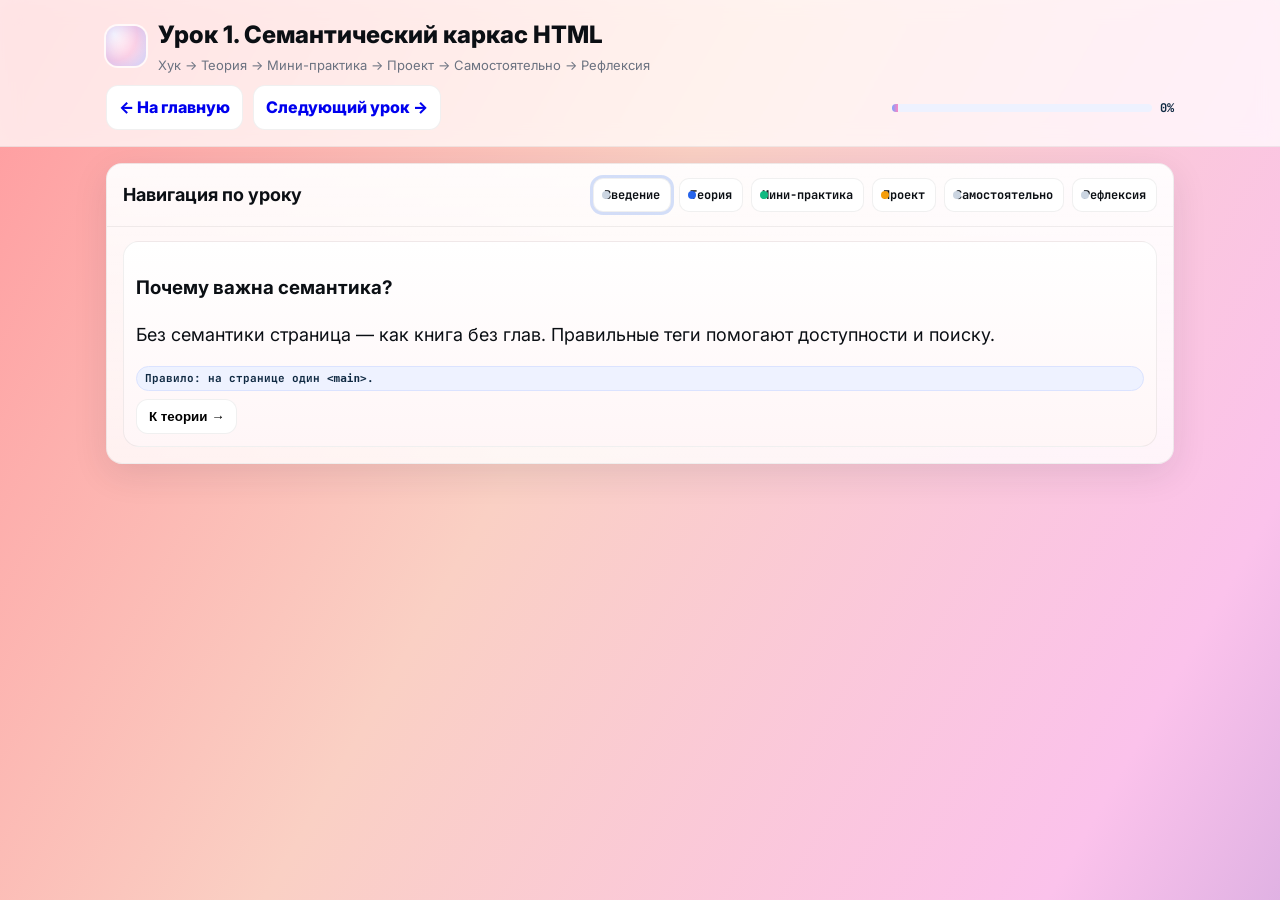
==== lesson-1.html @ 67bb2281 "First commit Main page and 3 lessons added" ====
<!DOCTYPE html>
<html lang="ru">
<head>
<meta charset="utf-8" />
<meta name="viewport" content="width=device-width,initial-scale=1" />
<title>Мини-курс — Урок 1. Семантический каркас HTML</title>

<link rel="preconnect" href="https://fonts.googleapis.com" />
<link rel="preconnect" href="https://fonts.gstatic.com" crossorigin />
<link href="https://fonts.googleapis.com/css2?family=Inter:wght@400;600;800&family=JetBrains+Mono:wght@400;600;800&display=swap" rel="stylesheet" />

<style>
  :root{
    --sans:Inter, system-ui, -apple-system, Segoe UI, Roboto, Arial, sans-serif;
    --mono:"JetBrains Mono", ui-monospace, SFMono-Regular, Menlo, Consolas, monospace;
    --ink:#0b0f14; --muted:#6b7280; --card:#fff;
    --blue:#2563eb; --green:#10b981; --orange:#f59e0b;
    --ring:rgba(37,99,235,.20); --shadow:0 10px 35px rgba(30,30,60,.10);
    --radius:16px; --wrap:1100px;
    --font-size:16px; --spacing:16px;
  }
  body{ margin:0; color:var(--ink); font:var(--font-size)/1.55 var(--sans);
    background:linear-gradient(120deg,#ff9a9e 0%,#fad0c4 25%,#fbc2eb 50%,#a18cd1 75%,#f6d365 100%);
    background-size:200% 200%; animation:gradientWalk 18s ease infinite;
  }
  @keyframes gradientWalk{
    0%{background-position:0% 50%} 50%{background-position:100% 50%} 100%{background-position:0% 50%}
  }
  *{box-sizing:border-box}
  html{scroll-behavior:smooth}

  .wrap{max-width:var(--wrap); margin:0 auto; padding:var(--spacing)}
  header{
    position:sticky; top:0; z-index:20;
    backdrop-filter:saturate(150%) blur(10px);
    background:rgba(255,255,255,.75);
    border-bottom:1px solid rgba(0,0,0,.06);
  }
  .brand{display:flex; align-items:center; gap:12px; flex-wrap:wrap}
  .logo{width:40px; height:40px; border-radius:12px;
    background:radial-gradient(120% 140% at 20% 20%, #fff 0%, #ffd4e6 48%, #e8f0ff 92%);
    box-shadow:0 0 0 2px rgba(255,255,255,.75), inset 0 0 18px rgba(99,102,241,.25);
  }
  h1{margin:0; font-size:24px; font-weight:800}
  .subtitle{color:var(--muted); font-size:13px; margin-top:2px}

  .topbar{display:flex; gap:10px; align-items:center; justify-content:space-between; margin-top:10px}
  .btn{
    display:inline-flex; align-items:center; gap:8px; padding:9px 12px;
    border-radius:12px; border:1px solid rgba(0,0,0,.06); background:#fff; font-weight:800; cursor:pointer;
  }
  .btn[aria-pressed="true"]{box-shadow:0 0 0 3px var(--ring)}
  .btn.primary{background:linear-gradient(180deg,#fff,#f8fbff)}

  .progress{display:flex; align-items:center; gap:8px}
  .progress .bar{width:min(42vw,260px); height:8px; background:#eef2ff; border-radius:999px; overflow:hidden}
  .progress .bar i{display:block; height:100%; width:0%; background:linear-gradient(90deg,#7aa2ff,#ff86c2)}
  .progress .txt{font:700 12px var(--mono); color:#102a43}

  .card{
    background:linear-gradient(180deg, rgba(255,255,255,.94), rgba(255,255,255,.82));
    border:1px solid rgba(0,0,0,.06);
    border-radius:var(--radius); box-shadow:var(--shadow);
    margin-bottom:var(--spacing);
  }
  .card .hd{display:flex; align-items:center; justify-content:space-between; padding:14px 16px; border-bottom:1px solid rgba(0,0,0,.06)}
  .card .hd h2{margin:0; font-size:18px}
  .content{padding:14px 16px 16px}

  .lesson-progress{display:flex; flex-wrap:wrap; gap:8px}
  .lesson-progress .step{
    --c:#cbd5e1;
    padding:8px 10px; border-radius:10px; font:700 12px var(--mono);
    border:1px solid rgba(0,0,0,.06); background:#fff; color:#0b0f14; position:relative; cursor:pointer;
  }
  .lesson-progress .step[data-step="theory"]{--c:var(--blue)}
  .lesson-progress .step[data-step="practice"]{--c:var(--green)}
  .lesson-progress .step[data-step="project"]{--c:var(--orange)}
  .lesson-progress .step::before{
    content:""; width:8px; height:8px; border-radius:999px; background:var(--c);
    position:absolute; left:8px; top:50%; transform:translateY(-50%);
  }
  .lesson-progress .step.active{outline:3px solid var(--ring)}
  .screen{display:none}
  .screen.active{display:block; animation:fade .22s ease}
  @keyframes fade{from{opacity:0; transform:translateY(6px)} to{opacity:1; transform:none}}
  .badge{font:700 11px/1 var(--mono); padding:6px 8px; border-radius:999px; background:#eef2ff; border:1px solid #dbe3ff; color:#102a43}
  .pill{padding:6px 10px; border-radius:999px; background:#f6f9ff; border:1px solid rgba(0,0,0,.06); font:600 12px/1 var(--mono)}
  .task-surface{background:linear-gradient(180deg,#fff,#fff6f7); border:1px solid rgba(0,0,0,.06); border-radius:16px; padding:12px}
  .editor{display:grid; gap:12px}
  textarea{
    width:100%; min-height:300px; resize:vertical;
    padding:12px 14px; font:600 14px/1.5 var(--mono); border:1px solid #e5e7eb; border-radius:12px; outline:none;
  }
  .runner{ background:#fff; border:1px solid #e5e7eb; border-radius:12px; padding:10px;}
  .runner iframe{ width:100%; min-height:380px; border:1px solid #e5e7eb; border-radius:12px; background:#fff; }

  .toolbar{display:flex; gap:8px; flex-wrap:wrap; align-items:center}
  .practice{display:grid; gap:10px; grid-template-columns:1fr; margin:12px 0}
  .practice .q{font-weight:800}
  .practice .a{display:flex; gap:8px; flex-wrap:wrap}
  .practice input{font:600 14px/1.3 var(--mono); padding:8px 10px; border:1px solid #e5e7eb; border-radius:10px; width:min(320px, 100%)}
  .ok{color:#0a7d25; font-weight:800}
  .err{color:#a11616; font-weight:800}
  .locked{opacity:.6; pointer-events:none}
  .hint-box{display:none; margin-top:8px; padding:10px 12px; border-radius:10px; border:1px solid #cde3ff; background:#eef6ff; color:#0b3a7a; font-weight:700}
  .hint-box.show{display:block}
  .lead{font-size:18px}

  .navlinks{display:flex; gap:10px; align-items:center; flex-wrap:wrap}
  .navlinks a{ text-decoration:none; font-weight:800; }

  #toTop{
    position:fixed; right:16px; bottom:16px; z-index:50;
    padding:12px 14px; border-radius:999px; border:1px solid rgba(0,0,0,.06);
    background:#ffffff; font:800 14px var(--sans); cursor:pointer;
    box-shadow:0 10px 30px rgba(0,0,0,.2);
    opacity:0; pointer-events:none; transition:opacity .2s, transform .2s;
  }
  #toTop.show{ opacity:1; pointer-events:auto }
  #toTop:hover{ transform:translateY(-2px) }

  .sr-only{position:absolute; width:1px; height:1px; padding:0; margin:-1px; overflow:hidden; clip:rect(0,0,0,0); white-space:nowrap; border:0;}
  @media(prefers-reduced-motion:reduce){ *{animation:none !重要; transition:none !重要} }
</style>
</head>

<body>
<header>
  <div class="wrap">
    <div class="brand" role="banner">
      <div class="logo" aria-hidden="true"></div>
      <div>
        <h1>Урок 1. Семантический каркас HTML</h1>
        <div class="subtitle">Хук → Теория → Мини-практика → Проект → Самостоятельно → Рефлексия</div>
      </div>
    </div>

    <div class="topbar" role="region" aria-label="Навигация и прогресс">
      <nav class="navlinks" aria-label="Переходы">
        <a class="btn" href="index.html">← На главную</a>
        <a class="btn" href="lesson-2.html" title="Следующий урок">Следующий урок →</a>
      </nav>
      <div class="progress" id="progress" aria-live="polite">
        <div class="bar" aria-label="Прогресс курса"><i id="progressBar"></i></div>
        <span id="progressText" class="txt">0%</span>
      </div>
    </div>
  </div>
</header>

<main class="wrap" id="app" tabindex="-1">
  <article class="card" aria-label="Урок 1 — Семантика и каркас">
    <div class="hd">
      <h2>Навигация по уроку</h2>
      <nav class="lesson-progress" aria-label="Шаги урока">
        <div class="step active" data-step="hook"       data-target="screen-hook">Введение</div>
        <div class="step"         data-step="theory"     data-target="screen-theory">Теория</div>
        <div class="step"         data-step="practice"   data-target="screen-practice">Мини-практика</div>
        <div class="step"         data-step="project"    data-target="screen-project">Проект</div>
        <div class="step"         data-step="independent"data-target="screen-independent">Самостоятельно</div>
        <div class="step"         data-step="reflection" data-target="screen-reflection">Рефлексия</div>
      </nav>
    </div>

    <!-- Хук -->
    <section id="screen-hook" class="screen active" role="region" aria-label="Введение">
      <div class="content">
        <div class="task-surface">
          <h3>Почему важна семантика?</h3>
          <p class="lead">Без семантики страница — как книга без глав. Правильные теги помогают доступности и поиску.</p>
          <div class="badge">Правило: на странице один <code>&lt;main&gt;</code>.</div>
          <div class="toolbar" style="margin-top:8px">
            <button class="btn" data-next="theory" type="button">К теории →</button>
          </div>
        </div>
      </div>
    </section>

    <!-- Теория -->
    <section id="screen-theory" class="screen" role="region" aria-label="Теория">
      <div class="content">
        <div class="task-surface" id="theoryScrollBox-1" style="max-height:38vh; overflow:auto" tabindex="0" aria-describedby="theoryEnd">
          <h3 style="color:var(--blue)">Памятка</h3>
          <ul class="mono" style="font-weight:600">
            <li><code>&lt;header&gt;</code> — шапка (логотип, навигация)</li>
            <li><code>&lt;main&gt;</code> — основной контент (один на страницу)</li>
            <li><code>&lt;section&gt;</code> — смысловой блок с заголовком</li>
            <li><code>&lt;article&gt;</code> — самостоятельная единица</li>
            <li><code>&lt;footer&gt;</code> — подвал</li>
            <li>Иерархия: <code>h1</code> → <code>h2</code> → <code>h3</code></li>
          </ul>

          <div class="editor" style="margin-top:12px">
            <div>
              <div class="toolbar"><b>Живой пример</b>
                <button class="btn" data-run="#l1Example" data-out="#l1Out" type="button">Запустить ▶</button>
              </div>
<textarea id="l1Example"><!DOCTYPE html>
<html lang="ru">
<head>
  <meta charset="utf-8"><meta name="viewport" content="width=device-width,initial-scale=1">
  <title>Скелет страницы</title>
  <style>
    body{margin:0;font:16px/1.5 system-ui,-apple-system,Segoe UI,Roboto,Arial;color:#111}
    header,footer{padding:12px 16px;background:#f6f8ff}
    main{padding:16px}
    article{border:1px solid #eee;border-radius:10px;padding:12px;background:#fff}
  </style>
</head>
<body>
  <header><strong>Мой сайт</strong></header>
  <main>
    <h1>Привет, мир!</h1>
    <section>
      <h2>Немного обо мне</h2>
      <article>
        <h3>Карточка</h3>
        <p>Семантика делает структуру понятной.</p>
      </article>
    </section>
  </main>
  <footer>© 2025</footer>
</body>
</html></textarea>
            </div>
            <div class="runner">
              <iframe id="l1Out" title="Пример: Урок 1" sandbox="allow-scripts" loading="lazy"></iframe>
            </div>
          </div>

          <p id="theoryEnd" class="sr-only">Конец теории Урока 1.</p>
        </div>

        <div class="toolbar" style="margin-top:10px">
          <button class="btn" data-next="practice" type="button">К практике →</button>
          <span id="theoryStatus-1" class="badge" aria-live="polite">Доскролльте до конца, чтобы засчитать теорию</span>
        </div>
      </div>
    </section>

    <!-- Мини-практика -->
    <section id="screen-practice" class="screen" role="region" aria-label="Практика">
      <div class="content">
        <div class="task-surface">
          <h3 style="color:var(--green)">Мини-практика</h3>

          <div class="practice">
            <div class="q">Заполните тег заголовка первого уровня: <span class="mono">&lt;__&gt;Привет&lt;/__&gt;</span></div>
            <div class="a">
              <input id="l1-fill-1" type="text" placeholder="например: h1" aria-label="Введите тег заголовка первого уровня" />
              <button class="btn" id="l1-mini-1-btn" type="button">Проверить</button>
              <span id="l1-mini-1-status" aria-live="polite"></span>
            </div>
          </div>

          <div class="practice">
            <div class="q">Где должен быть основной контент?</div>
            <div class="a" role="group" aria-label="Выбор тега">
              <button class="btn" data-choice="section" data-group="l1q2" type="button">section</button>
              <button class="btn" data-choice="main" data-group="l1q2" type="button">main</button>
              <button class="btn" data-choice="div" data-group="l1q2" type="button">div</button>
              <span id="l1q2-status" aria-live="polite"></span>
            </div>
          </div>

          <div class="toolbar">
            <button class="btn locked" id="l1-next-to-project" data-next="project" type="button" disabled>К проекту урока 1 →</button>
            <span id="practiceStatus-1" class="badge" aria-live="polite">Выполните задания ↑</span>
          </div>
        </div>
      </div>
    </section>

    <!-- Проект -->
    <section id="screen-project" class="screen" role="region" aria-label="Проект">
      <div class="content">
        <div class="task-surface">
          <h3 style="color:var(--orange)">Проект: мини-визитка</h3>
          <ol>
            <li><code>&lt;h1&gt;</code> «Привет, мир!»</li>
            <li><code>&lt;nav&gt;</code> с 3 ссылками</li>
            <li><code>&lt;img alt="..."&gt;</code></li>
          </ol>
          <div class="toolbar">
            <button class="btn" data-reveal="t1" type="button">Подсказка</button>
            <button class="btn" data-apply="t1" type="button">Вставить подсказку в редактор</button>
            <button class="btn" data-reset-code="t1" type="button">Сбросить код редактора</button>
          </div>
          <div id="hintbox-t1" class="hint-box" aria-live="polite"></div>
        </div>

        <div class="editor" style="margin-top:12px">
          <div>
            <div class="toolbar">
              <b>Редактор решения</b>
              <button class="btn" data-run="#codeT1" data-out="#outT1" type="button">Запустить ▶</button>
              <button class="btn" data-check="t1" type="button">Проверить ✓</button>
              <span id="t1-status" aria-live="polite"></span>
            </div>
<textarea id="codeT1"><!DOCTYPE html>
<html lang="ru">
<head>
  <meta charset="utf-8">
  <meta name="viewport" content="width=device-width,initial-scale=1">
  <title>Визитка</title>
</head>
<body>
  <!-- INSERT:HEADER_NAV -->
  <main>
    <!-- INSERT:H1 -->
    <!-- INSERT:IMG -->
  </main>
  <footer>© 2025</footer>
</body>
</html></textarea>
          </div>
          <div class="runner">
            <iframe id="outT1" title="Проект 1 — визитка" sandbox="allow-scripts" loading="lazy"></iframe>
          </div>
        </div>

        <div class="task-surface" style="margin-top:12px">
          <b>Самостоятельно:</b> добавьте вторую секцию «Навыки» со списком и подписи ссылкам.
          <div class="toolbar" style="margin-top:8px">
            <button class="btn" type="button" data-next="independent">Готово — дальше →</button>
          </div>
        </div>
      </div>
    </section>

    <!-- Самостоятельно -->
    <section id="screen-independent" class="screen" role="region" aria-label="Самостоятельно">
      <div class="content">
        <div class="task-surface">
          <h3>Дополнительные идеи</h3>
          <ul>
            <li>Оберните картинку в <code>&lt;figure&gt;</code> + <code>&lt;figcaption&gt;</code>.</li>
            <li>Добавьте блок «Контакты» внизу.</li>
          </ul>
          <div class="toolbar" style="margin-top:8px">
            <button class="btn" data-next="reflection" type="button">К рефлексии →</button>
          </div>
        </div>
      </div>
    </section>

    <!-- Рефлексия -->
    <section id="screen-reflection" class="screen" role="region" aria-label="Рефлексия">
      <div class="content">
        <div class="task-surface">
          <h3>Рефлексия</h3>
          <p>Поставьте галочки и завершите урок.</p>
          <label><input type="checkbox" id="r1a"> Понимаю назначение семантических тегов</label><br/>
          <label><input type="checkbox" id="r1b"> Завершил(а) проект «Визитка»</label>
          <div class="toolbar" style="margin-top:8px">
            <button class="btn locked" id="btnFinishL1" type="button" disabled>Завершить урок 1 ✓</button>
            <button class="btn" id="btnTestConfetti" type="button" title="Проверка анимации">Проверить конфетти ✨</button>
          </div>
          <p id="finishMsg-1" aria-live="polite"></p>
        </div>
      </div>
    </section>
  </article>
</main>

<button id="toTop" type="button" aria-label="Наверх">↑ Наверх</button>
<canvas id="confettiCanvas" aria-hidden="true" style="position:fixed;inset:0;pointer-events:none"></canvas>

<script>
(function(){
  'use strict';
  /* === Утилиты === */
  const $  = (s, r=document) => r.querySelector(s);
  const $$ = (s, r=document) => Array.from(r.querySelectorAll(s));
  const byId = id => document.getElementById(id);
  const clamp = (v,min,max)=>Math.max(min,Math.min(max,v));
  const safe = s => (s||'').toLowerCase().replace(/\s+/g,'').replace(/["'`]/g,'');

  /* === Роутинг по шагам урока === */
  document.addEventListener('click', (e)=>{
    const step = e.target.closest('.lesson-progress .step');
    if(step){
      const targetId = step.getAttribute('data-target');
      $$('.screen').forEach(s => s.classList.toggle('active', s.id===targetId));
      $$('.lesson-progress .step').forEach(s => s.classList.toggle('active', s===step));
      $('.screen.active .content')?.focus?.();
      return;
    }
    const nextBtn = e.target.closest('[data-next]');
    if(nextBtn){
      const next = nextBtn.getAttribute('data-next');
      const navStep = $(`.lesson-progress .step[data-step="${next}"]`);
      if(navStep){ navStep.click(); }
    }
    const runBtn = e.target.closest('[data-run]');
    if(runBtn){
      const ta = document.querySelector(runBtn.getAttribute('data-run'));
      const out = document.querySelector(runBtn.getAttribute('data-out'));
      if(ta && out){ out.srcdoc = ta.value; }
    }
    const checkBtn = e.target.closest('[data-check]');
    if(checkBtn){ runSimpleCheck(checkBtn.getAttribute('data-check')); }
    const choiceBtn = e.target.closest('[data-choice][data-group]');
    if(choiceBtn){
      const val = choiceBtn.getAttribute('data-choice');
      const group = choiceBtn.getAttribute('data-group');
      const status = byId(`${group}-status`);
      const isOk = (group==='l1q2') ? (val==='main') : false;
      if(status){ status.textContent = isOk ? 'Верно' : 'Неверно'; status.className = isOk ? 'ok' : 'err'; }
      if(isOk) maybeUnlock('l1-next-to-project', true);
    }
  });

  /* === Теория засчитывается при доскролле === */
  const theoryBox = byId('theoryScrollBox-1');
  theoryBox?.addEventListener('scroll', ()=>{
    if(theoryBox.scrollTop + theoryBox.clientHeight >= theoryBox.scrollHeight - 4){
      const b = byId('theoryStatus-1');
      if(b){ b.textContent='Теория засчитана ✓'; b.classList.add('ok'); }
    }
  });

  /* === Мини-практики с вводом === */
  byId('l1-mini-1-btn')?.addEventListener('click', ()=>{
    const ok = safe(byId('l1-fill-1')?.value) === 'h1';
    setStatus('l1-mini-1-status', ok);
    maybeUnlock('l1-next-to-project', ok);
  });

  function setStatus(id, ok){
    const el = byId(id);
    if(!el) return;
    el.textContent = ok ? 'Верно' : 'Попробуйте ещё';
    el.className = ok ? 'ok' : 'err';
  }
  function maybeUnlock(btnId, ok){
    const b = byId(btnId);
    if(!b) return;
    if(ok){ b.disabled=false; b.classList.remove('locked'); }
  }

  /* === Проверка мини-проекта === */
  function runSimpleCheck(key){
    const el = byId(`codeT${key.replace(/\D/g,'')}`);
    const status = byId(`${key}-status`);
    const val = (el?.value || '').toLowerCase();
    let ok = false;
    if(key==='t1'){ ok = /<h1>/.test(val) && /<nav>/.test(val) && /alt=/.test(val); }
    if(status){ status.textContent = ok ? 'Мини-проверка пройдена ✓' : 'Нужно поправить'; status.className = ok ? 'ok' : 'err'; }
  }

  /* === Подсказка: текст + автозаполнение редактора === */
  const HINTS = {
    t1: {
      text: 'Добавьте шапку с навигацией, заголовок H1 и изображение с alt. Кликните «Вставить подсказку в редактор», чтобы сгенерировать шаблон.',
      insert: (code) => {
        let out = code;
        out = out.replace('<!-- INSERT:HEADER_NAV -->',
`<header>
  <strong>Моя визитка</strong>
  <nav>
    <a href="#about">Обо мне</a>
    <a href="#skills">Навыки</a>
    <a href="#contact">Контакты</a>
  </nav>
</header>`);
        out = out.replace('<!-- INSERT:H1 -->', '<h1 id="about">Привет, мир!</h1>');
        out = out.replace('<!-- INSERT:IMG -->', '<img src="https://picsum.photos/seed/me/600/300" alt="Моё фото или логотип">');
        return out;
      }
    }
  };

  // показать текст подсказки
  document.addEventListener('click', (e)=>{
    const r = e.target.closest('[data-reveal]');
    if(!r) return;
    const key = r.getAttribute('data-reveal');
    const box = byId(`hintbox-${key}`);
    if(box){ box.classList.add('show'); box.textContent = HINTS[key]?.text || 'Подсказка скоро будет…'; }
  });

  // вставить подсказку в textarea
  document.addEventListener('click', (e)=>{
    const a = e.target.closest('[data-apply]');
    if(!a) return;
    const key = a.getAttribute('data-apply');
    const ta = byId(`codeT${key.replace(/\D/g,'')}`); // codeT1 для t1
    if(ta){
      if(!ta.dataset.original) ta.dataset.original = ta.value; // запомним исходник для сброса
      const fn = HINTS[key]?.insert;
      if(typeof fn === 'function'){
        ta.value = fn(ta.value);
      }
    }
  });

  // сбросить textarea к исходнику
  document.addEventListener('click', (e)=>{
    const b = e.target.closest('[data-reset-code]');
    if(!b) return;
    const key = b.getAttribute('data-reset-code');
    const ta = byId(`codeT${key.replace(/\D/g,'')}`);
    if(ta && ta.dataset.original){ ta.value = ta.dataset.original; }
  });

  /* === Финиш урока === */
  const PROG_KEY = 'courseDone';
  function getDoneSet(){
    try{ const raw = localStorage.getItem(PROG_KEY); return new Set(raw ? JSON.parse(raw) : []); }
    catch{ return new Set(); }
  }
  function saveDone(set){ localStorage.setItem(PROG_KEY, JSON.stringify(Array.from(set))); }

  function markLessonDone(n){
    const set = getDoneSet(); set.add(Number(n)); saveDone(set);
    byId('finishMsg-1').textContent = 'Урок 1 завершён ✓';
    updateProgressVisual();
    launchConfetti(160);
  }

  // привязка чекбоксов
  (function bindFinish(){
    const btn = byId('btnFinishL1');
    const a = byId('r1a'), b = byId('r1b');
    if(!btn || !a || !b) return;
    const sync = ()=>{
      const ok = a.checked && b.checked;
      btn.disabled = !ok;
      btn.classList.toggle('locked', !ok);
    };
    a.addEventListener('change', sync);
    b.addEventListener('change', sync);
    btn.addEventListener('click', ()=> markLessonDone(1));
    sync();
  })();

  /* === Прогресс курса в шапке (минимальная ширина, чтобы «видно» даже при 0%) === */
  function updateProgressVisual(){
    const set = getDoneSet();
    const pct = Math.round(clamp((set.size/12)*100, 0, 100));
    const bar = byId('progressBar');
    if(bar){
      bar.style.width = (pct>0 ? pct + '%' : '6px'); // минимальная видимая ширина
      bar.title = `Прогресс: ${pct}%`;
    }
    const t = byId('progressText');
    if(t) t.textContent = pct + '%';
  }
  updateProgressVisual();

  /* === Кнопка «Наверх» === */
  const toTop = byId('toTop');
  const onScroll = ()=>{ const show = window.scrollY > 400; toTop?.classList.toggle('show', show); };
  window.addEventListener('scroll', onScroll, {passive:true});
  toTop?.addEventListener('click', ()=> window.scrollTo({top:0, behavior:'smooth'}));
  onScroll();

  /* === Конфетти (исправлено, добавлена кнопка теста) === */
  const canvas = byId('confettiCanvas');
  const ctx = canvas.getContext('2d');
  let W=0,H=0, particles=[], rafId=null;
  function resize(){ W = canvas.width  = window.innerWidth; H = canvas.height = window.innerHeight; }
  window.addEventListener('resize', resize); resize();

  function spawn(n){
    for(let i=0;i<n;i++){
      particles.push({
        x: Math.random()*W, y: -10,
        vx: (Math.random()-0.5)*6, vy: Math.random()*2+2,
        g: 0.05 + Math.random()*0.12,
        w: 6+Math.random()*8, h: 10+Math.random()*14,
        rot: Math.random()*Math.PI, vr: (Math.random()-0.5)*0.2,
        alpha: 1
      });
    }
  }
  function step(){
    ctx.clearRect(0,0,W,H);
    particles.forEach(p=>{
      p.vy += p.g; p.x += p.vx; p.y += p.vy; p.rot += p.vr; p.alpha -= 0.004;
      ctx.save(); ctx.translate(p.x,p.y); ctx.rotate(p.rot); ctx.globalAlpha = Math.max(0,p.alpha);
      const grd = ctx.createLinearGradient(-p.w, -p.h, p.w, p.h);
      grd.addColorStop(0,'#7aa2ff'); grd.addColorStop(0.5,'#ff86c2'); grd.addColorStop(1,'#ffa15a');
      ctx.fillStyle = grd; ctx.fillRect(-p.w/2,-p.h/2,p.w,p.h); ctx.restore();
    });
    particles = particles.filter(p=> p.alpha>0 && p.y<H+40);
    if(particles.length>0){ rafId = requestAnimationFrame(step); }
    else { cancelAnimationFrame(rafId); rafId=null; }
  }
  function launchConfetti(n=120){ spawn(n); if(!rafId) rafId = requestAnimationFrame(step); }
  window.launchConfetti = launchConfetti;
  byId('btnTestConfetti')?.addEventListener('click', ()=> launchConfetti(140));

})();
</script>
</body>
</html>
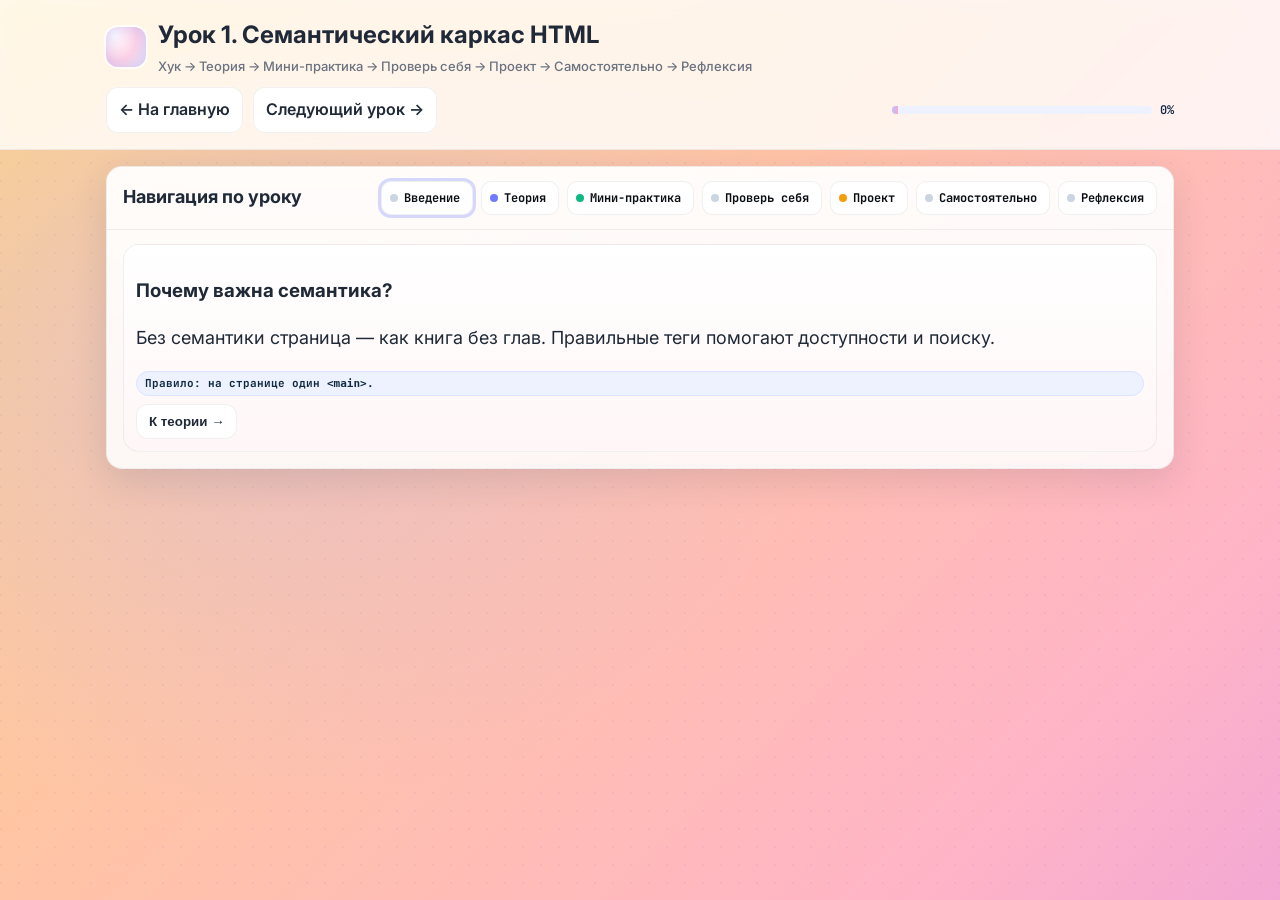
==== commit 4746c21f: "New index, les.1, les.2 added" ====
--- a/lesson-1.html
+++ b/lesson-1.html
@@ -7,33 +7,52 @@
 
 <link rel="preconnect" href="https://fonts.googleapis.com" />
 <link rel="preconnect" href="https://fonts.gstatic.com" crossorigin />
-<link href="https://fonts.googleapis.com/css2?family=Inter:wght@400;600;800&family=JetBrains+Mono:wght@400;600;800&display=swap" rel="stylesheet" />
+<link href="https://fonts.googleapis.com/css2?family=Inter:wght@300;500;700&family=JetBrains+Mono:wght@400;600;700&display=swap" rel="stylesheet" />
 
 <style>
   :root{
     --sans:Inter, system-ui, -apple-system, Segoe UI, Roboto, Arial, sans-serif;
     --mono:"JetBrains Mono", ui-monospace, SFMono-Regular, Menlo, Consolas, monospace;
-    --ink:#0b0f14; --muted:#6b7280; --card:#fff;
-    --blue:#2563eb; --green:#10b981; --orange:#f59e0b;
-    --ring:rgba(37,99,235,.20); --shadow:0 10px 35px rgba(30,30,60,.10);
+    --ink:#1f2937; --muted:#6b7280; --card:#fff;
+    --blue:#6d7cff; --green:#10b981; --orange:#f59e0b;
+    --ring:rgba(109,124,255,.28); --shadow:0 12px 36px rgba(31,41,55,.12);
     --radius:16px; --wrap:1100px;
     --font-size:16px; --spacing:16px;
   }
-  body{ margin:0; color:var(--ink); font:var(--font-size)/1.55 var(--sans);
-    background:linear-gradient(120deg,#ff9a9e 0%,#fad0c4 25%,#fbc2eb 50%,#a18cd1 75%,#f6d365 100%);
-    background-size:200% 200%; animation:gradientWalk 18s ease infinite;
-  }
-  @keyframes gradientWalk{
-    0%{background-position:0% 50%} 50%{background-position:100% 50%} 100%{background-position:0% 50%}
-  }
+
+  /* ===== Пастельный фон + точки под контентом ===== */
+  html{scroll-behavior:smooth}
+  body{
+    margin:0; color:var(--ink); font:var(--font-size)/1.6 var(--sans);
+    min-height:100svh; overflow-x:hidden;
+    background:
+      radial-gradient(900px 600px at 85% 8%,  rgba(249,168,212,.35), transparent 60%),
+      radial-gradient(900px 700px at 12% 25%, rgba(196,181,253,.38), transparent 65%),
+      radial-gradient(900px 700px at 50% 120%, rgba(255,209,166,.28), transparent 60%),
+      linear-gradient(135deg, #ffd485 0%, #ffb4c7 52%, #c87bff 100%);
+    background-repeat:no-repeat;
+    background-size:160% 160%;
+    animation:bg-move 26s ease-in-out infinite alternate;
+  }
+  @keyframes bg-move{
+    0%  { background-position: 0% 40%, 20% 20%, 60% 90%, 0% 0% }
+    50% { background-position: 80% 10%, 10% 40%, 40% 120%, 60% 40% }
+    100%{ background-position: 50% 0%, 0% 60%, 50% 100%, 100% 60% }
+  }
+  body::before{
+    content:""; position:fixed; inset:0; z-index:0; pointer-events:none;
+    background-image: radial-gradient(circle at 1px 1px, rgba(115,112,216,.18) 1px, transparent 1.6px);
+    background-size:18px 18px; opacity:.45;
+  }
+  header, main, footer, #toTop, #confettiCanvas{ position:relative; z-index:1; }
+
   *{box-sizing:border-box}
-  html{scroll-behavior:smooth}
 
   .wrap{max-width:var(--wrap); margin:0 auto; padding:var(--spacing)}
   header{
-    position:sticky; top:0; z-index:20;
+    position:sticky; top:0; z-index:10;
     backdrop-filter:saturate(150%) blur(10px);
-    background:rgba(255,255,255,.75);
+    background:rgba(255,255,255,.82);
     border-bottom:1px solid rgba(0,0,0,.06);
   }
   .brand{display:flex; align-items:center; gap:12px; flex-wrap:wrap}
@@ -41,36 +60,41 @@
     background:radial-gradient(120% 140% at 20% 20%, #fff 0%, #ffd4e6 48%, #e8f0ff 92%);
     box-shadow:0 0 0 2px rgba(255,255,255,.75), inset 0 0 18px rgba(99,102,241,.25);
   }
-  h1{margin:0; font-size:24px; font-weight:800}
-  .subtitle{color:var(--muted); font-size:13px; margin-top:2px}
+  h1{margin:0; font-size:24px; font-weight:700}
+  .subtitle{color:var(--muted); font-size:13px; margin-top:2px; font-weight:500}
 
   .topbar{display:flex; gap:10px; align-items:center; justify-content:space-between; margin-top:10px}
   .btn{
     display:inline-flex; align-items:center; gap:8px; padding:9px 12px;
-    border-radius:12px; border:1px solid rgba(0,0,0,.06); background:#fff; font-weight:800; cursor:pointer;
+    border-radius:12px; border:1px solid rgba(0,0,0,.06); background:#fff; font-weight:600; cursor:pointer;
+    text-decoration:none; color:inherit;
   }
   .btn[aria-pressed="true"]{box-shadow:0 0 0 3px var(--ring)}
   .btn.primary{background:linear-gradient(180deg,#fff,#f8fbff)}
+  .btn:focus-visible{outline:3px solid var(--ring); outline-offset:3px}
 
   .progress{display:flex; align-items:center; gap:8px}
   .progress .bar{width:min(42vw,260px); height:8px; background:#eef2ff; border-radius:999px; overflow:hidden}
-  .progress .bar i{display:block; height:100%; width:0%; background:linear-gradient(90deg,#7aa2ff,#ff86c2)}
-  .progress .txt{font:700 12px var(--mono); color:#102a43}
+  .progress .bar i{display:block; height:100%; width:0%; background:linear-gradient(90deg,#b7c4ff,#f9a8d4)}
+  .progress .txt{font:600 12px var(--mono); color:#102a43}
 
   .card{
-    background:linear-gradient(180deg, rgba(255,255,255,.94), rgba(255,255,255,.82));
+    background:linear-gradient(180deg, rgba(255,255,255,.94), rgba(255,255,255,.86));
     border:1px solid rgba(0,0,0,.06);
     border-radius:var(--radius); box-shadow:var(--shadow);
     margin-bottom:var(--spacing);
   }
   .card .hd{display:flex; align-items:center; justify-content:space-between; padding:14px 16px; border-bottom:1px solid rgba(0,0,0,.06)}
-  .card .hd h2{margin:0; font-size:18px}
+  .card .hd h2{margin:0; font-size:18px; font-weight:700}
   .content{padding:14px 16px 16px}
 
+  /* Точки-индикаторы не перекрывают текст */
   .lesson-progress{display:flex; flex-wrap:wrap; gap:8px}
   .lesson-progress .step{
     --c:#cbd5e1;
-    padding:8px 10px; border-radius:10px; font:700 12px var(--mono);
+    display:inline-flex; align-items:center; gap:8px;
+    padding:8px 12px 8px 22px;
+    border-radius:10px; font:700 12px var(--mono);
     border:1px solid rgba(0,0,0,.06); background:#fff; color:#0b0f14; position:relative; cursor:pointer;
   }
   .lesson-progress .step[data-step="theory"]{--c:var(--blue)}
@@ -78,20 +102,39 @@
   .lesson-progress .step[data-step="project"]{--c:var(--orange)}
   .lesson-progress .step::before{
     content:""; width:8px; height:8px; border-radius:999px; background:var(--c);
-    position:absolute; left:8px; top:50%; transform:translateY(-50%);
+    position:absolute; left:8px; top:50%; transform:translateY(-50%); pointer-events:none;
   }
   .lesson-progress .step.active{outline:3px solid var(--ring)}
+
   .screen{display:none}
   .screen.active{display:block; animation:fade .22s ease}
   @keyframes fade{from{opacity:0; transform:translateY(6px)} to{opacity:1; transform:none}}
+
   .badge{font:700 11px/1 var(--mono); padding:6px 8px; border-radius:999px; background:#eef2ff; border:1px solid #dbe3ff; color:#102a43}
   .pill{padding:6px 10px; border-radius:999px; background:#f6f9ff; border:1px solid rgba(0,0,0,.06); font:600 12px/1 var(--mono)}
   .task-surface{background:linear-gradient(180deg,#fff,#fff6f7); border:1px solid rgba(0,0,0,.06); border-radius:16px; padding:12px}
+  .lead{font-size:18px}
+
+  /* CodePad */
+  .codepad{background:#0f1022; border-radius:14px; border:1px solid rgba(255,255,255,.06); color:#e8ebff}
+  .codepad .tabs{display:flex; align-items:center; gap:8px; padding:10px; border-bottom:1px solid rgba(255,255,255,.08)}
+  .codepad .tab{padding:8px 10px; border-radius:8px; font:600 12px var(--mono); cursor:pointer; background:transparent; color:#b9c0ff; border:1px solid transparent}
+  .codepad .tab[aria-selected="true"]{background:#1a1b39; color:#fff; border-color:rgba(255,255,255,.08)}
+  .codepad .areas{display:grid}
+  .codepad textarea{background:#0f1022; color:#e8ebff; border:0; min-height:220px}
+  .codepad .toolbar{padding:10px; border-top:1px solid rgba(255,255,255,.08)}
+  .codepad .btn{background:#1a1b39; color:#fff; border-color:rgba(255,255,255,.08)}
+  .codepad .btn:hover{transform:translateY(-1px)}
+
+  /* Code blocks */
+  .codebox{background:#0f1022; color:#e8ebff; border:1px solid rgba(255,255,255,.08);
+    border-radius:12px; padding:10px; margin:10px 0; position:relative;}
+  .codebox pre{margin:0; font:600 13px/1.5 var(--mono); overflow:auto; white-space:pre}
+  .copy-btn{position:absolute; right:10px; top:10px; font:600 11px var(--mono);
+    background:#1a1b39; color:#fff; border:1px solid rgba(255,255,255,.12);
+    border-radius:8px; padding:6px 8px; cursor:pointer;}
+
   .editor{display:grid; gap:12px}
-  textarea{
-    width:100%; min-height:300px; resize:vertical;
-    padding:12px 14px; font:600 14px/1.5 var(--mono); border:1px solid #e5e7eb; border-radius:12px; outline:none;
-  }
   .runner{ background:#fff; border:1px solid #e5e7eb; border-radius:12px; padding:10px;}
   .runner iframe{ width:100%; min-height:380px; border:1px solid #e5e7eb; border-radius:12px; background:#fff; }
 
@@ -99,29 +142,20 @@
   .practice{display:grid; gap:10px; grid-template-columns:1fr; margin:12px 0}
   .practice .q{font-weight:800}
   .practice .a{display:flex; gap:8px; flex-wrap:wrap}
-  .practice input{font:600 14px/1.3 var(--mono); padding:8px 10px; border:1px solid #e5e7eb; border-radius:10px; width:min(320px, 100%)}
+  .practice input{font:600 14px/1.3 var(--mono); padding:8px 10px; border:1px solid #e5e7eb; border-radius:10px; width:min(420px, 100%)}
   .ok{color:#0a7d25; font-weight:800}
   .err{color:#a11616; font-weight:800}
   .locked{opacity:.6; pointer-events:none}
   .hint-box{display:none; margin-top:8px; padding:10px 12px; border-radius:10px; border:1px solid #cde3ff; background:#eef6ff; color:#0b3a7a; font-weight:700}
   .hint-box.show{display:block}
-  .lead{font-size:18px}
-
-  .navlinks{display:flex; gap:10px; align-items:center; flex-wrap:wrap}
-  .navlinks a{ text-decoration:none; font-weight:800; }
-
-  #toTop{
-    position:fixed; right:16px; bottom:16px; z-index:50;
-    padding:12px 14px; border-radius:999px; border:1px solid rgba(0,0,0,.06);
-    background:#ffffff; font:800 14px var(--sans); cursor:pointer;
-    box-shadow:0 10px 30px rgba(0,0,0,.2);
-    opacity:0; pointer-events:none; transition:opacity .2s, transform .2s;
-  }
+
+  #toTop{ position:fixed; right:16px; bottom:16px; z-index:50; padding:12px 14px; border-radius:999px; border:1px solid rgba(0,0,0,.06); background:#ffffff; font:800 14px var(--sans); cursor:pointer; box-shadow:0 10px 30px rgba(0,0,0,.2); opacity:0; pointer-events:none; transition:opacity .2s, transform .2s }
   #toTop.show{ opacity:1; pointer-events:auto }
   #toTop:hover{ transform:translateY(-2px) }
 
+  #confettiCanvas{position:fixed; inset:0; pointer-events:none; z-index:60}
   .sr-only{position:absolute; width:1px; height:1px; padding:0; margin:-1px; overflow:hidden; clip:rect(0,0,0,0); white-space:nowrap; border:0;}
-  @media(prefers-reduced-motion:reduce){ *{animation:none !重要; transition:none !重要} }
+  @media(prefers-reduced-motion:reduce){ *{animation:none !important; transition:none !important} }
 </style>
 </head>
 
@@ -132,12 +166,12 @@
       <div class="logo" aria-hidden="true"></div>
       <div>
         <h1>Урок 1. Семантический каркас HTML</h1>
-        <div class="subtitle">Хук → Теория → Мини-практика → Проект → Самостоятельно → Рефлексия</div>
+        <div class="subtitle">Хук → Теория → Мини-практика → Проверь себя → Проект → Самостоятельно → Рефлексия</div>
       </div>
     </div>
 
     <div class="topbar" role="region" aria-label="Навигация и прогресс">
-      <nav class="navlinks" aria-label="Переходы">
+      <nav class="navlinks" aria-label="Переходы" style="display:flex;gap:10px;flex-wrap:wrap">
         <a class="btn" href="index.html">← На главную</a>
         <a class="btn" href="lesson-2.html" title="Следующий урок">Следующий урок →</a>
       </nav>
@@ -157,6 +191,7 @@
         <div class="step active" data-step="hook"       data-target="screen-hook">Введение</div>
         <div class="step"         data-step="theory"     data-target="screen-theory">Теория</div>
         <div class="step"         data-step="practice"   data-target="screen-practice">Мини-практика</div>
+        <div class="step"         data-step="memory"     data-target="screen-memory">Проверь себя</div>
         <div class="step"         data-step="project"    data-target="screen-project">Проект</div>
         <div class="step"         data-step="independent"data-target="screen-independent">Самостоятельно</div>
         <div class="step"         data-step="reflection" data-target="screen-reflection">Рефлексия</div>
@@ -180,49 +215,108 @@
     <!-- Теория -->
     <section id="screen-theory" class="screen" role="region" aria-label="Теория">
       <div class="content">
-        <div class="task-surface" id="theoryScrollBox-1" style="max-height:38vh; overflow:auto" tabindex="0" aria-describedby="theoryEnd">
-          <h3 style="color:var(--blue)">Памятка</h3>
-          <ul class="mono" style="font-weight:600">
-            <li><code>&lt;header&gt;</code> — шапка (логотип, навигация)</li>
-            <li><code>&lt;main&gt;</code> — основной контент (один на страницу)</li>
-            <li><code>&lt;section&gt;</code> — смысловой блок с заголовком</li>
-            <li><code>&lt;article&gt;</code> — самостоятельная единица</li>
-            <li><code>&lt;footer&gt;</code> — подвал</li>
-            <li>Иерархия: <code>h1</code> → <code>h2</code> → <code>h3</code></li>
+        <!-- без внутреннего скролла -->
+        <div class="task-surface" id="theoryScrollBox-1" tabindex="0" aria-describedby="theoryEnd">
+          <h3 style="color:var(--blue)">Памятка по семантическим тегам</h3>
+          <ul style="font:600 14px var(--mono)">
+            <li><code>&lt;header&gt;</code> — шапка страницы/секции (логотип, поиск, навигация).</li>
+            <li><code>&lt;nav&gt;</code> — меню навигации (набор ссылок <code>&lt;a&gt;</code>).</li>
+            <li><code>&lt;main&gt;</code> — основной контент страницы. <b>Один раз на страницу.</b></li>
+            <li><code>&lt;section&gt;</code> — смысловой раздел с заголовком.</li>
+            <li><code>&lt;article&gt;</code> — самостоятельная единица (пост, карточка, комментарий).</li>
+            <li><code>&lt;aside&gt;</code> — боковая панель: доп. инфо, ссылки по теме.</li>
+            <li><code>&lt;footer&gt;</code> — подвал страницы/секции (копирайт, контакты).</li>
           </ul>
 
-          <div class="editor" style="margin-top:12px">
-            <div>
-              <div class="toolbar"><b>Живой пример</b>
-                <button class="btn" data-run="#l1Example" data-out="#l1Out" type="button">Запустить ▶</button>
+          <h4>Иерархия заголовков</h4>
+          <p><code>&lt;h1&gt;</code> — главный заголовок; затем вложенно <code>&lt;h2&gt;</code>, <code>&lt;h3&gt;</code>… Не «прыгаем» через уровни без причины.</p>
+
+          <h4>Навигация списком (понятно и для скринридеров)</h4>
+          <div class="codebox">
+            <button class="copy-btn" data-copy="#code-nav">Скопировать</button>
+<pre id="code-nav">&lt;header&gt;
+  &lt;nav aria-label=&quot;Главное меню&quot;&gt;
+    &lt;ul&gt;
+      &lt;li&gt;&lt;a href=&quot;#&quot;&gt;Домой&lt;/a&gt;&lt;/li&gt;
+      &lt;li&gt;&lt;a href=&quot;#&quot;&gt;Портфолио&lt;/a&gt;&lt;/li&gt;
+      &lt;li&gt;&lt;a href=&quot;#&quot;&gt;Контакты&lt;/a&gt;&lt;/li&gt;
+    &lt;/ul&gt;
+  &lt;/nav&gt;
+&lt;/header&gt;</pre>
+          </div>
+
+          <h4>Изображения и <code>alt</code> — как писать</h4>
+          <ul>
+            <li><b>Зачем:</b> текст-замена для тех, кто не видит картинку или если файл не загрузился.</li>
+            <li><b>Как:</b> коротко и по смыслу роли изображения.
+              <ul>
+                <li>Аватар: <code>alt="Фотография Кирилла"</code></li>
+                <li>Логотип: <code>alt="Логотип студии Pixel Lab"</code></li>
+                <li>Иконка «Поиск»: <code>alt="Поиск"</code></li>
+              </ul>
+            </li>
+            <li><b>alt пустой</b> для декора: <code>alt=""</code>.</li>
+            <li><b>Избегаем:</b> «картинка», «фото_123.jpg», повтор ближайшего заголовка.</li>
+          </ul>
+
+          <h3 style="margin-top:14px;color:#3b3f88">Мини-шпаргалка для «Визитки»</h3>
+          <div class="codebox">
+            <button class="copy-btn" data-copy="#code-cheatsheet">Скопировать</button>
+<pre id="code-cheatsheet">&lt;h1&gt;Привет, мир!&lt;/h1&gt;
+&lt;nav aria-label=&quot;Главное меню&quot;&gt;
+  &lt;a href=&quot;#&quot;&gt;Домой&lt;/a&gt;
+  &lt;a href=&quot;#&quot;&gt;Портфолио&lt;/a&gt;
+  &lt;a href=&quot;#&quot;&gt;Контакты&lt;/a&gt;
+&lt;/nav&gt;
+&lt;img src=&quot;https://placekitten.com/240/160&quot; alt=&quot;Фото автора&quot;&gt;</pre>
+          </div>
+
+          <!-- Живой пример -->
+          <h4 style="margin-top:16px">Нажми «Запустить» — увидишь результат</h4>
+          <div class="editor" style="margin-top:10px">
+            <div class="codepad" id="demoPad">
+              <div class="tabs" role="tablist" aria-label="Редактор">
+                <button class="tab" data-for="#demo-html" aria-selected="true" role="tab">index.html</button>
+                <button class="tab" data-for="#demo-css"  aria-selected="false" role="tab">style.css</button>
+                <button class="tab" data-for="#demo-js"   aria-selected="false" role="tab">script.js</button>
               </div>
-<textarea id="l1Example"><!DOCTYPE html>
-<html lang="ru">
-<head>
-  <meta charset="utf-8"><meta name="viewport" content="width=device-width,initial-scale=1">
-  <title>Скелет страницы</title>
-  <style>
-    body{margin:0;font:16px/1.5 system-ui,-apple-system,Segoe UI,Roboto,Arial;color:#111}
-    header,footer{padding:12px 16px;background:#f6f8ff}
-    main{padding:16px}
-    article{border:1px solid #eee;border-radius:10px;padding:12px;background:#fff}
-  </style>
-</head>
-<body>
-  <header><strong>Мой сайт</strong></header>
-  <main>
-    <h1>Привет, мир!</h1>
-    <section>
-      <h2>Немного обо мне</h2>
-      <article>
-        <h3>Карточка</h3>
-        <p>Семантика делает структуру понятной.</p>
-      </article>
-    </section>
-  </main>
-  <footer>© 2025</footer>
-</body>
-</html></textarea>
+              <div class="areas">
+<textarea id="demo-html" role="tabpanel"><!-- index.html -->
+<header>
+  <nav aria-label="Главное меню">
+    <a href="#">Домой</a> · <a href="#">Блог</a> · <a href="#">Контакты</a>
+  </nav>
+</header>
+<main>
+  <h1>Новости</h1>
+  <img src="https://placekitten.com/160/120" alt="Котёнок смотрит в камеру">
+  <section>
+    <h2>Неделя 1</h2>
+    <article>
+      <h3>Вышел релиз 1.0</h3>
+      <p>Исправления, улучшения, радость ✨</p>
+    </article>
+  </section>
+</main>
+<footer>© 2025</footer></textarea>
+<textarea id="demo-css" role="tabpanel" hidden>/* style.css */
+body{margin:0;font:16px/1.6 system-ui,-apple-system,Segoe UI,Roboto,Arial}
+header,footer{padding:12px 16px;background:#f6f8ff}
+main{padding:16px}
+nav a{color:#334;margin-right:8px}
+img{border-radius:10px}
+article{border:1px solid #eee;border-radius:10px;padding:12px;background:#fff;margin-top:10px}
+</textarea>
+<textarea id="demo-js" role="tabpanel" hidden>// script.js
+document.querySelectorAll('nav a').forEach(a=>{
+  a.addEventListener('click', e=>{
+    e.preventDefault(); alert('Навигация — демо');
+  });
+});</textarea>
+              </div>
+              <div class="toolbar">
+                <button class="btn" id="btnDemoRun" type="button">Запустить ▶</button>
+              </div>
             </div>
             <div class="runner">
               <iframe id="l1Out" title="Пример: Урок 1" sandbox="allow-scripts" loading="lazy"></iframe>
@@ -265,8 +359,49 @@
           </div>
 
           <div class="toolbar">
+            <button class="btn locked" id="l1-next-to-memory" data-next="memory" type="button" disabled>К «Проверь себя» →</button>
+            <span id="practiceStatus-1" class="badge" aria-live="polite">Выполните задания ↑</span>
+          </div>
+        </div>
+      </div>
+    </section>
+
+    <!-- Проверь себя -->
+    <section id="screen-memory" class="screen" role="region" aria-label="Проверь себя">
+      <div class="content">
+        <div class="task-surface">
+          <h3>Проверка на запоминание</h3>
+
+          <div class="practice">
+            <div class="q">Верно или неверно: на странице может быть только один <code>&lt;main&gt;</code>.</div>
+            <div class="a">
+              <button class="btn" data-choice="true"  data-group="l1-quiz-1" type="button">Верно</button>
+              <button class="btn" data-choice="false" data-group="l1-quiz-1" type="button">Неверно</button>
+              <span id="l1-quiz-1-status" aria-live="polite"></span>
+            </div>
+          </div>
+
+          <div class="practice">
+            <div class="q">Что выбрать для карточки блога в списке постов?</div>
+            <div class="a">
+              <button class="btn" data-choice="section" data-group="l1-quiz-2" type="button">section</button>
+              <button class="btn" data-choice="article" data-group="l1-quiz-2" type="button">article</button>
+              <span id="l1-quiz-2-status" aria-live="polite"></span>
+            </div>
+          </div>
+
+          <div class="practice">
+            <div class="q">Какая landmark-роль соответствует боковой панели (<code>&lt;aside&gt;</code>)?</div>
+            <div class="a">
+              <button class="btn" data-choice="navigation"    data-group="l1-quiz-3" type="button">navigation</button>
+              <button class="btn" data-choice="complementary" data-group="l1-quiz-3" type="button">complementary</button>
+              <button class="btn" data-choice="contentinfo"   data-group="l1-quiz-3" type="button">contentinfo</button>
+              <span id="l1-quiz-3-status" aria-live="polite"></span>
+            </div>
+          </div>
+
+          <div class="toolbar">
             <button class="btn locked" id="l1-next-to-project" data-next="project" type="button" disabled>К проекту урока 1 →</button>
-            <span id="practiceStatus-1" class="badge" aria-live="polite">Выполните задания ↑</span>
           </div>
         </div>
       </div>
@@ -284,8 +419,8 @@
           </ol>
           <div class="toolbar">
             <button class="btn" data-reveal="t1" type="button">Подсказка</button>
-            <button class="btn" data-apply="t1" type="button">Вставить подсказку в редактор</button>
-            <button class="btn" data-reset-code="t1" type="button">Сбросить код редактора</button>
+            <button class="btn" data-apply="t1"  type="button">Вставить подсказку в редактор</button>
+            <button class="btn" data-reset="t1"  type="button">Сбросить подсказки</button>
           </div>
           <div id="hintbox-t1" class="hint-box" aria-live="polite"></div>
         </div>
@@ -294,16 +429,26 @@
           <div>
             <div class="toolbar">
               <b>Редактор решения</b>
-              <button class="btn" data-run="#codeT1" data-out="#outT1" type="button">Запустить ▶</button>
+              <button class="btn" id="btnRunT1" type="button">Запустить ▶</button>
               <button class="btn" data-check="t1" type="button">Проверить ✓</button>
               <span id="t1-status" aria-live="polite"></span>
             </div>
-<textarea id="codeT1"><!DOCTYPE html>
+
+            <!-- Вариант А: split -->
+            <div class="codepad" id="padT1-split" hidden>
+              <div class="tabs" role="tablist" aria-label="Редактор проекта">
+                <button class="tab" data-for="#codeT1-html" aria-selected="true" role="tab">index.html</button>
+                <button class="tab" data-for="#codeT1-css"  aria-selected="false" role="tab">style.css</button>
+                <button class="tab" data-for="#codeT1-js"   aria-selected="false" role="tab">script.js</button>
+              </div>
+              <div class="areas">
+<textarea id="codeT1-html" role="tabpanel"><!DOCTYPE html>
 <html lang="ru">
 <head>
   <meta charset="utf-8">
   <meta name="viewport" content="width=device-width,initial-scale=1">
   <title>Визитка</title>
+  <link rel="stylesheet" href="style.css">
 </head>
 <body>
   <!-- INSERT:HEADER_NAV -->
@@ -312,16 +457,72 @@
     <!-- INSERT:IMG -->
   </main>
   <footer>© 2025</footer>
+  <script src="script.js"></script>
 </body>
 </html></textarea>
-          </div>
+
+<textarea id="codeT1-css" role="tabpanel" hidden>/* style.css */
+body{margin:0;font:16px/1.6 system-ui,-apple-system,Segoe UI,Roboto}
+header,footer{padding:12px 16px;background:#f6f8ff}
+main{padding:16px}
+img{max-width:160px;border-radius:12px}
+nav a{margin-right:8px}
+</textarea>
+
+<textarea id="codeT1-js" role="tabpanel" hidden>// script.js
+console.log('Привет из скрипта визитки!');
+</textarea>
+              </div>
+              <div class="toolbar">
+                <button class="btn" id="btnBuildT1" type="button">Собрать ▶</button>
+              </div>
+            </div>
+
+            <!-- Вариант Б: один файл -->
+            <div class="codepad" id="padT1-single" hidden>
+              <div class="tabs" role="tablist" aria-label="Единый файл">
+                <button class="tab" aria-selected="true" role="tab">index.html</button>
+              </div>
+              <div class="areas">
+<textarea id="codeT1-one"><!DOCTYPE html>
+<html lang="ru">
+<head>
+  <meta charset="utf-8">
+  <meta name="viewport" content="width=device-width,initial-scale=1">
+  <title>Визитка</title>
+  <style>
+    body{margin:0;font:16px/1.6 system-ui,-apple-system,Segoe UI,Roboto}
+    header,footer{padding:12px 16px;background:#f6f8ff}
+    main{padding:16px}
+    img{max-width:160px;border-radius:12px}
+    nav a{margin-right:8px}
+  </style>
+</head>
+<body>
+  <!-- INSERT:HEADER_NAV -->
+  <main>
+    <!-- INSERT:H1 -->
+    <!-- INSERT:IMG -->
+  </main>
+  <footer>© 2025</footer>
+  <script>console.log('Привет из скрипта визитки!');</script>
+</body>
+</html></textarea>
+              </div>
+              <div class="toolbar">
+                <button class="btn" id="btnRunOne" type="button">Запустить ▶</button>
+              </div>
+            </div>
+
+          </div>
+
           <div class="runner">
             <iframe id="outT1" title="Проект 1 — визитка" sandbox="allow-scripts" loading="lazy"></iframe>
           </div>
         </div>
 
         <div class="task-surface" style="margin-top:12px">
-          <b>Самостоятельно:</b> добавьте вторую секцию «Навыки» со списком и подписи ссылкам.
+          <b>Самостоятельно:</b> добавьте секцию «Навыки» со списком и подписи ссылкам.
           <div class="toolbar" style="margin-top:8px">
             <button class="btn" type="button" data-next="independent">Готово — дальше →</button>
           </div>
@@ -355,7 +556,6 @@
           <label><input type="checkbox" id="r1b"> Завершил(а) проект «Визитка»</label>
           <div class="toolbar" style="margin-top:8px">
             <button class="btn locked" id="btnFinishL1" type="button" disabled>Завершить урок 1 ✓</button>
-            <button class="btn" id="btnTestConfetti" type="button" title="Проверка анимации">Проверить конфетти ✨</button>
           </div>
           <p id="finishMsg-1" aria-live="polite"></p>
         </div>
@@ -365,19 +565,74 @@
 </main>
 
 <button id="toTop" type="button" aria-label="Наверх">↑ Наверх</button>
-<canvas id="confettiCanvas" aria-hidden="true" style="position:fixed;inset:0;pointer-events:none"></canvas>
+<canvas id="confettiCanvas" aria-hidden="true"></canvas>
 
 <script>
 (function(){
   'use strict';
-  /* === Утилиты === */
+
+  /* ===== Утилиты ===== */
   const $  = (s, r=document) => r.querySelector(s);
   const $$ = (s, r=document) => Array.from(r.querySelectorAll(s));
   const byId = id => document.getElementById(id);
   const clamp = (v,min,max)=>Math.max(min,Math.min(max,v));
   const safe = s => (s||'').toLowerCase().replace(/\s+/g,'').replace(/["'`]/g,'');
 
-  /* === Роутинг по шагам урока === */
+  /* ===== Обычные бумажные конфетти (без эмодзи) ===== */
+  const cvs = byId('confettiCanvas'); const ctx = cvs.getContext('2d');
+  let W=0,H=0, parts=[], raf=null, reduce = matchMedia('(prefers-reduced-motion: reduce)').matches;
+
+  function resize(){ W=cvs.width=innerWidth; H=cvs.height=innerHeight; }
+  addEventListener('resize', resize, {passive:true}); resize();
+
+  const COLORS = ['#f87171','#fbbf24','#34d399','#60a5fa','#c084fc','#f472b6','#22d3ee'];
+  const SHAPES = ['rect','circle','tri'];
+
+  function spawnConfetti(n=120){
+    if(reduce) return;
+    for(let i=0;i<n;i++){
+      parts.push({
+        x: Math.random()*W, y: -20,
+        vx:(Math.random()-0.5)*3, vy: Math.random()*1.5+1.5,
+        g: 0.05 + Math.random()*0.06,
+        rot: Math.random()*Math.PI*2, vr:(Math.random()-0.5)*0.15,
+        a:1, size: 6 + Math.random()*10,
+        color: COLORS[(Math.random()*COLORS.length)|0],
+        shape: SHAPES[(Math.random()*SHAPES.length)|0]
+      });
+    }
+  }
+  function drawPart(p){
+    ctx.save();
+    ctx.translate(p.x,p.y);
+    ctx.rotate(p.rot);
+    ctx.globalAlpha = Math.max(0,p.a);
+    ctx.fillStyle = p.color;
+    switch(p.shape){
+      case 'rect':   ctx.fillRect(-p.size, -p.size*0.3, p.size*2, p.size*0.6); break;
+      case 'circle': ctx.beginPath(); ctx.arc(0,0,p.size*0.6,0,Math.PI*2); ctx.fill(); break;
+      case 'tri':
+        ctx.beginPath();
+        ctx.moveTo(-p.size, p.size*0.6);
+        ctx.lineTo(p.size, p.size*0.6);
+        ctx.lineTo(0, -p.size*0.8);
+        ctx.closePath(); ctx.fill();
+        break;
+    }
+    ctx.restore();
+  }
+  function step(){
+    ctx.clearRect(0,0,W,H);
+    parts.forEach(p=>{
+      p.vy+=p.g; p.x+=p.vx; p.y+=p.vy; p.rot+=p.vr; p.a-=0.0042;
+      drawPart(p);
+    });
+    parts = parts.filter(p=>p.a>0 && p.y<H+80);
+    if(parts.length){ raf=requestAnimationFrame(step); } else { cancelAnimationFrame(raf); raf=null; }
+  }
+  function launchConfetti(){ spawnConfetti(); if(!raf) raf=requestAnimationFrame(step); }
+
+  /* ===== Роутинг ===== */
   document.addEventListener('click', (e)=>{
     const step = e.target.closest('.lesson-progress .step');
     if(step){
@@ -393,39 +648,82 @@
       const navStep = $(`.lesson-progress .step[data-step="${next}"]`);
       if(navStep){ navStep.click(); }
     }
-    const runBtn = e.target.closest('[data-run]');
-    if(runBtn){
-      const ta = document.querySelector(runBtn.getAttribute('data-run'));
-      const out = document.querySelector(runBtn.getAttribute('data-out'));
-      if(ta && out){ out.srcdoc = ta.value; }
+    const revealBtn = e.target.closest('[data-reveal]');
+    if(revealBtn){
+      const key = revealBtn.getAttribute('data-reveal');
+      const box = byId(`hintbox-${key}`);
+      if(box){ box.classList.add('show'); box.textContent = getHint(key); }
     }
-    const checkBtn = e.target.closest('[data-check]');
-    if(checkBtn){ runSimpleCheck(checkBtn.getAttribute('data-check')); }
-    const choiceBtn = e.target.closest('[data-choice][data-group]');
-    if(choiceBtn){
-      const val = choiceBtn.getAttribute('data-choice');
-      const group = choiceBtn.getAttribute('data-group');
-      const status = byId(`${group}-status`);
-      const isOk = (group==='l1q2') ? (val==='main') : false;
-      if(status){ status.textContent = isOk ? 'Верно' : 'Неверно'; status.className = isOk ? 'ok' : 'err'; }
-      if(isOk) maybeUnlock('l1-next-to-project', true);
+    const resetBtn = e.target.closest('[data-reset]');
+    if(resetBtn){
+      const key = resetBtn.getAttribute('data-reset');
+      const box = byId(`hintbox-${key}`);
+      if(box){ box.classList.remove('show'); box.textContent = ''; }
+    }
+    const copyBtn = e.target.closest('.copy-btn');
+    if(copyBtn){
+      const sel = copyBtn.getAttribute('data-copy');
+      const el = document.querySelector(sel);
+      if(el){ navigator.clipboard?.writeText(el.textContent).then(()=>{ copyBtn.textContent='Скопировано ✓'; setTimeout(()=>copyBtn.textContent='Скопировать',1200); }); }
     }
   });
 
-  /* === Теория засчитывается при доскролле === */
-  const theoryBox = byId('theoryScrollBox-1');
-  theoryBox?.addEventListener('scroll', ()=>{
-    if(theoryBox.scrollTop + theoryBox.clientHeight >= theoryBox.scrollHeight - 4){
-      const b = byId('theoryStatus-1');
-      if(b){ b.textContent='Теория засчитана ✓'; b.classList.add('ok'); }
-    }
+  /* ===== Вкладки и запуск демо ===== */
+  function bindTabs(root){
+    root.addEventListener('click', (e)=>{
+      const t = e.target.closest('.tab'); if(!t) return;
+      const area = root.querySelector('.areas');
+      root.querySelectorAll('.tab').forEach(x=>x.setAttribute('aria-selected','false'));
+      t.setAttribute('aria-selected','true');
+      const sel = t.getAttribute('data-for');
+      area.querySelectorAll('textarea').forEach(x=>{ x.hidden = sel ? (x.id !== sel.slice(1)) : (x.id !== area.querySelector('textarea')?.id); });
+    });
+  }
+  const demoPad = byId('demoPad'); if(demoPad) bindTabs(demoPad);
+  byId('btnDemoRun')?.addEventListener('click', ()=>{
+    const html = byId('demo-html').value, css=byId('demo-css').value, js=byId('demo-js').value;
+    const doc = `<!doctype html><html><head><meta charset="utf-8"><style>${css}</style></head><body>${html}<script>${js}<\/script></body></html>`;
+    byId('l1Out').srcdoc = doc;
   });
 
-  /* === Мини-практики с вводом === */
+  /* ===== Засчитывание теории: наблюдаем конец блока ===== */
+  const theoryEnd = byId('theoryEnd');
+  if('IntersectionObserver' in window && theoryEnd){
+    const io = new IntersectionObserver((entries)=>{
+      entries.forEach(e=>{
+        if(e.isIntersecting){
+          const b = byId('theoryStatus-1');
+          if(b && !b.dataset.done){
+            b.textContent='Теория засчитана ✓'; b.classList.add('ok'); b.dataset.done='1';
+            launchConfetti();
+            io.disconnect();
+          }
+        }
+      });
+    },{root:null, rootMargin:'0px 0px -8% 0px'});
+    io.observe(theoryEnd);
+  }
+
+  /* ===== Мини-практика ===== */
   byId('l1-mini-1-btn')?.addEventListener('click', ()=>{
     const ok = safe(byId('l1-fill-1')?.value) === 'h1';
     setStatus('l1-mini-1-status', ok);
-    maybeUnlock('l1-next-to-project', ok);
+    if(ok) { maybeUnlock('l1-next-to-memory', true); launchConfetti(); }
+  });
+
+  document.addEventListener('click', (e)=>{
+    const choiceBtn = e.target.closest('[data-choice][data-group]');
+    if(!choiceBtn) return;
+    const val = choiceBtn.getAttribute('data-choice');
+    const group = choiceBtn.getAttribute('data-group');
+    const status = byId(`${group}-status`);
+    const isOk = isCorrectChoice(group, val);
+    if(status){ status.textContent = isOk ? 'Верно' : 'Неверно'; status.className = isOk ? 'ok' : 'err'; }
+    if(isOk){
+      launchConfetti();
+      if(group==='l1q2') maybeUnlock('l1-next-to-memory', true);
+      if(group.startsWith('l1-quiz-')) tryUnlockMemoryNext();
+    }
   });
 
   function setStatus(id, ok){
@@ -435,164 +733,135 @@
     el.className = ok ? 'ok' : 'err';
   }
   function maybeUnlock(btnId, ok){
-    const b = byId(btnId);
-    if(!b) return;
+    const b = byId(btnId); if(!b) return;
     if(ok){ b.disabled=false; b.classList.remove('locked'); }
   }
-
-  /* === Проверка мини-проекта === */
-  function runSimpleCheck(key){
-    const el = byId(`codeT${key.replace(/\D/g,'')}`);
-    const status = byId(`${key}-status`);
-    const val = (el?.value || '').toLowerCase();
-    let ok = false;
-    if(key==='t1'){ ok = /<h1>/.test(val) && /<nav>/.test(val) && /alt=/.test(val); }
-    if(status){ status.textContent = ok ? 'Мини-проверка пройдена ✓' : 'Нужно поправить'; status.className = ok ? 'ok' : 'err'; }
-  }
-
-  /* === Подсказка: текст + автозаполнение редактора === */
-  const HINTS = {
-    t1: {
-      text: 'Добавьте шапку с навигацией, заголовок H1 и изображение с alt. Кликните «Вставить подсказку в редактор», чтобы сгенерировать шаблон.',
-      insert: (code) => {
-        let out = code;
-        out = out.replace('<!-- INSERT:HEADER_NAV -->',
-`<header>
-  <strong>Моя визитка</strong>
-  <nav>
-    <a href="#about">Обо мне</a>
-    <a href="#skills">Навыки</a>
-    <a href="#contact">Контакты</a>
-  </nav>
-</header>`);
-        out = out.replace('<!-- INSERT:H1 -->', '<h1 id="about">Привет, мир!</h1>');
-        out = out.replace('<!-- INSERT:IMG -->', '<img src="https://picsum.photos/seed/me/600/300" alt="Моё фото или логотип">');
-        return out;
-      }
+  function tryUnlockMemoryNext(){
+    const ok1 = byId('l1-quiz-1-status')?.className==='ok';
+    const ok2 = byId('l1-quiz-2-status')?.className==='ok';
+    const ok3 = byId('l1-quiz-3-status')?.className==='ok';
+    if(ok1 && ok2 && ok3) maybeUnlock('l1-next-to-project', true);
+  }
+  function isCorrectChoice(group, val){
+    switch(group){
+      case 'l1q2':         return val==='main';
+      case 'l1-quiz-1':    return val==='true';
+      case 'l1-quiz-2':    return val==='article';
+      case 'l1-quiz-3':    return val==='complementary';
+      default: return false;
     }
-  };
-
-  // показать текст подсказки
-  document.addEventListener('click', (e)=>{
-    const r = e.target.closest('[data-reveal]');
-    if(!r) return;
-    const key = r.getAttribute('data-reveal');
-    const box = byId(`hintbox-${key}`);
-    if(box){ box.classList.add('show'); box.textContent = HINTS[key]?.text || 'Подсказка скоро будет…'; }
-  });
-
-  // вставить подсказку в textarea
+  }
+
+  /* ===== Подсказки для проекта ===== */
+  function getHint(key){
+    const H = { t1:'Вставьте <header>…</header> с <nav aria-label="Главное меню"><a>…</a></nav>, затем <h1> и картинку с осмысленным alt.' };
+    return H[key] || 'Подсказка скоро будет…';
+  }
   document.addEventListener('click', (e)=>{
     const a = e.target.closest('[data-apply]');
     if(!a) return;
-    const key = a.getAttribute('data-apply');
-    const ta = byId(`codeT${key.replace(/\D/g,'')}`); // codeT1 для t1
-    if(ta){
-      if(!ta.dataset.original) ta.dataset.original = ta.value; // запомним исходник для сброса
-      const fn = HINTS[key]?.insert;
-      if(typeof fn === 'function'){
-        ta.value = fn(ta.value);
-      }
-    }
+    const mode = getEditorMode();
+    const applyTo = (ta)=>{
+      if(!ta) return;
+      if(!ta.dataset.original) ta.dataset.original = ta.value;
+      ta.value = ta.value
+        .replace('<!-- INSERT:HEADER_NAV -->',
+`<header>
+  <nav aria-label="Главное меню">
+    <a href="#">Домой</a>
+    <a href="#">Портфолио</a>
+    <a href="#">Контакты</a>
+  </nav>
+</header>`)
+        .replace('<!-- INSERT:H1 -->', '<h1>Привет, мир!</h1>')
+        .replace('<!-- INSERT:IMG -->', '<img src="https://placekitten.com/240/160" alt="Фото автора">');
+    };
+    applyTo(mode==='split' ? byId('codeT1-html') : byId('codeT1-one'));
   });
-
-  // сбросить textarea к исходнику
   document.addEventListener('click', (e)=>{
-    const b = e.target.closest('[data-reset-code]');
-    if(!b) return;
-    const key = b.getAttribute('data-reset-code');
-    const ta = byId(`codeT${key.replace(/\D/g,'')}`);
+    const r = e.target.closest('[data-reset]');
+    if(!r) return;
+    const mode = getEditorMode();
+    const ta = mode==='split' ? byId('codeT1-html') : byId('codeT1-one');
     if(ta && ta.dataset.original){ ta.value = ta.dataset.original; }
   });
 
-  /* === Финиш урока === */
+  /* ===== Сборка/запуск проекта ===== */
+  function buildSplit(){
+    const html = byId('codeT1-html').value, css=byId('codeT1-css').value, js=byId('codeT1-js').value;
+    return `<!doctype html><html><head><meta charset="utf-8"><style>${css}</style></head><body>${html}<script>${js}<\/script></body></html>`;
+  }
+  byId('btnBuildT1')?.addEventListener('click', ()=>{ byId('outT1').srcdoc = buildSplit(); });
+  byId('btnRunT1')?.addEventListener('click', ()=>{
+    const mode = getEditorMode();
+    byId('outT1').srcdoc = (mode==='split') ? buildSplit() : byId('codeT1-one').value;
+  });
+  byId('btnRunOne')?.addEventListener('click', ()=>{ byId('outT1').srcdoc = byId('codeT1-one').value; });
+
+  /* ===== Проверка мини-проекта ===== */
+  document.addEventListener('click', (e)=>{
+    const checkBtn = e.target.closest('[data-check="t1"]');
+    if(!checkBtn) return;
+    const mode = getEditorMode();
+    const source = (mode==='split' ? byId('codeT1-html').value : byId('codeT1-one').value).toLowerCase();
+    const ok = /<h1>/.test(source) && /<nav/.test(source) && /alt=/.test(source);
+    const status = byId('t1-status');
+    if(status){ status.textContent = ok ? 'Мини-проверка пройдена ✓' : 'Нужно поправить'; status.className = ok ? 'ok' : 'err'; }
+    if(ok) launchConfetti();
+  });
+
+  /* ===== Глобальная настройка из index.html ===== */
+  const EDITOR_KEY='editorMode';
+  function getEditorMode(){
+    const v = localStorage.getItem(EDITOR_KEY);
+    return (v==='split' || v==='single') ? v : 'single';
+  }
+  function applyEditorMode(){
+    const m = getEditorMode();
+    byId('padT1-split').hidden  = (m!=='split');
+    byId('padT1-single').hidden = (m!=='single');
+  }
+  applyEditorMode();
+
+  /* ===== Прогресс курса ===== */
   const PROG_KEY = 'courseDone';
+  const LAST_KEY = 'courseLast';
   function getDoneSet(){
     try{ const raw = localStorage.getItem(PROG_KEY); return new Set(raw ? JSON.parse(raw) : []); }
     catch{ return new Set(); }
   }
   function saveDone(set){ localStorage.setItem(PROG_KEY, JSON.stringify(Array.from(set))); }
-
+  function updateProgressVisual(){
+    const set = getDoneSet();
+    const pct = Math.round(Math.max(0, Math.min(100, (set.size/12)*100 )));
+    const bar = byId('progressBar'); if(bar){ bar.style.width = (pct>0 ? pct + '%' : '6px'); bar.title = `Прогресс: ${pct}%`; }
+    const t = byId('progressText'); if(t) t.textContent = pct + '%';
+  }
   function markLessonDone(n){
-    const set = getDoneSet(); set.add(Number(n)); saveDone(set);
+    const set = getDoneSet(); set.add(Number(n)); saveDone(set); updateProgressVisual();
+    localStorage.setItem(LAST_KEY, String(n));
     byId('finishMsg-1').textContent = 'Урок 1 завершён ✓';
-    updateProgressVisual();
-    launchConfetti(160);
-  }
-
-  // привязка чекбоксов
+    launchConfetti();
+  }
+  updateProgressVisual();
+
+  /* ===== Кнопка завершения урока ===== */
   (function bindFinish(){
     const btn = byId('btnFinishL1');
     const a = byId('r1a'), b = byId('r1b');
     if(!btn || !a || !b) return;
-    const sync = ()=>{
-      const ok = a.checked && b.checked;
-      btn.disabled = !ok;
-      btn.classList.toggle('locked', !ok);
-    };
-    a.addEventListener('change', sync);
-    b.addEventListener('change', sync);
+    const sync = ()=>{ const ok = a.checked && b.checked; btn.disabled = !ok; btn.classList.toggle('locked', !ok); };
+    a.addEventListener('change', sync); b.addEventListener('change', sync);
     btn.addEventListener('click', ()=> markLessonDone(1));
     sync();
   })();
 
-  /* === Прогресс курса в шапке (минимальная ширина, чтобы «видно» даже при 0%) === */
-  function updateProgressVisual(){
-    const set = getDoneSet();
-    const pct = Math.round(clamp((set.size/12)*100, 0, 100));
-    const bar = byId('progressBar');
-    if(bar){
-      bar.style.width = (pct>0 ? pct + '%' : '6px'); // минимальная видимая ширина
-      bar.title = `Прогресс: ${pct}%`;
-    }
-    const t = byId('progressText');
-    if(t) t.textContent = pct + '%';
-  }
-  updateProgressVisual();
-
-  /* === Кнопка «Наверх» === */
+  /* ===== Наверх ===== */
   const toTop = byId('toTop');
   const onScroll = ()=>{ const show = window.scrollY > 400; toTop?.classList.toggle('show', show); };
   window.addEventListener('scroll', onScroll, {passive:true});
   toTop?.addEventListener('click', ()=> window.scrollTo({top:0, behavior:'smooth'}));
   onScroll();
-
-  /* === Конфетти (исправлено, добавлена кнопка теста) === */
-  const canvas = byId('confettiCanvas');
-  const ctx = canvas.getContext('2d');
-  let W=0,H=0, particles=[], rafId=null;
-  function resize(){ W = canvas.width  = window.innerWidth; H = canvas.height = window.innerHeight; }
-  window.addEventListener('resize', resize); resize();
-
-  function spawn(n){
-    for(let i=0;i<n;i++){
-      particles.push({
-        x: Math.random()*W, y: -10,
-        vx: (Math.random()-0.5)*6, vy: Math.random()*2+2,
-        g: 0.05 + Math.random()*0.12,
-        w: 6+Math.random()*8, h: 10+Math.random()*14,
-        rot: Math.random()*Math.PI, vr: (Math.random()-0.5)*0.2,
-        alpha: 1
-      });
-    }
-  }
-  function step(){
-    ctx.clearRect(0,0,W,H);
-    particles.forEach(p=>{
-      p.vy += p.g; p.x += p.vx; p.y += p.vy; p.rot += p.vr; p.alpha -= 0.004;
-      ctx.save(); ctx.translate(p.x,p.y); ctx.rotate(p.rot); ctx.globalAlpha = Math.max(0,p.alpha);
-      const grd = ctx.createLinearGradient(-p.w, -p.h, p.w, p.h);
-      grd.addColorStop(0,'#7aa2ff'); grd.addColorStop(0.5,'#ff86c2'); grd.addColorStop(1,'#ffa15a');
-      ctx.fillStyle = grd; ctx.fillRect(-p.w/2,-p.h/2,p.w,p.h); ctx.restore();
-    });
-    particles = particles.filter(p=> p.alpha>0 && p.y<H+40);
-    if(particles.length>0){ rafId = requestAnimationFrame(step); }
-    else { cancelAnimationFrame(rafId); rafId=null; }
-  }
-  function launchConfetti(n=120){ spawn(n); if(!rafId) rafId = requestAnimationFrame(step); }
-  window.launchConfetti = launchConfetti;
-  byId('btnTestConfetti')?.addEventListener('click', ()=> launchConfetti(140));
-
 })();
 </script>
 </body>
